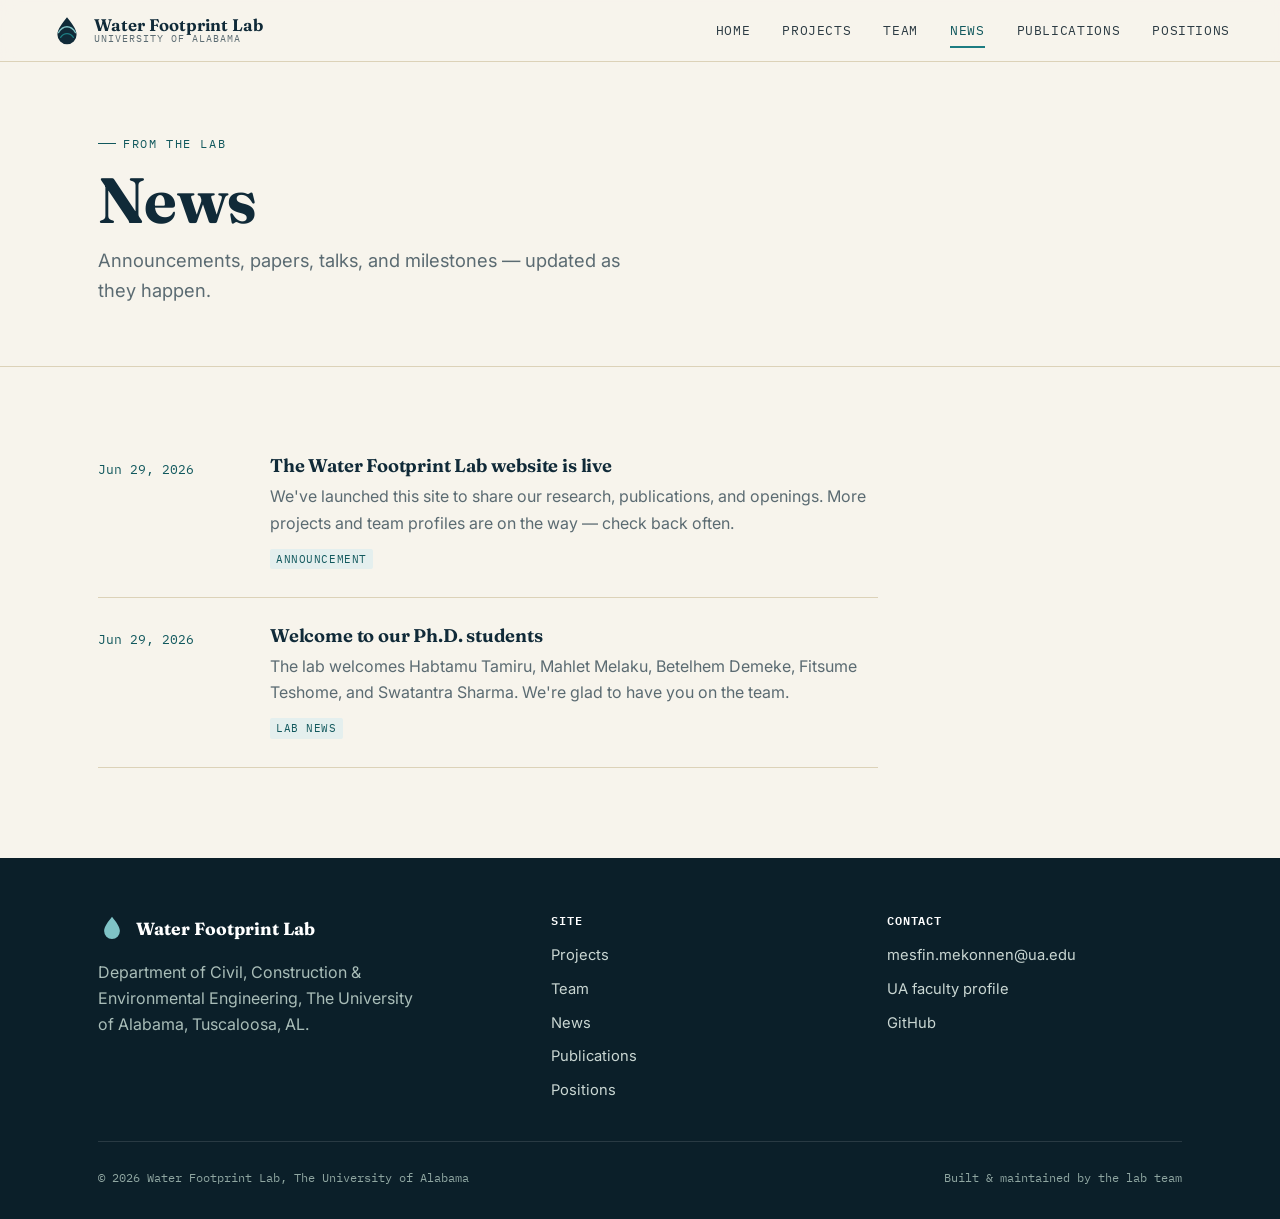
==== news.html @ 88c43855 "Initial site: home, projects, team, news, publications, positions" ====
<!doctype html>
<html lang="en">
<head>
<meta charset="UTF-8">
<meta name="viewport" content="width=device-width, initial-scale=1.0">
<title>News — Water Footprint Lab</title>
<meta name="description" content="Announcements, publications, and milestones from the Water Footprint Lab at the University of Alabama.">
<link rel="icon" href="assets/img/favicon.svg" type="image/svg+xml">
<link rel="preconnect" href="https://fonts.googleapis.com">
<link rel="preconnect" href="https://fonts.gstatic.com" crossorigin>
<link href="https://fonts.googleapis.com/css2?family=Fraunces:opsz,wght@9..144,400..700&family=Inter:wght@400;500;600&family=IBM+Plex+Mono:wght@400;500&display=swap" rel="stylesheet">
<link rel="stylesheet" href="css/style.css">
</head>
<body>

<header class="site-header">
  <div class="wrap nav">
    <a class="brand" href="index.html">
      <span class="brand-mark" aria-hidden="true">
        <svg viewBox="0 0 64 64" xmlns="http://www.w3.org/2000/svg">
          <path d="M32 6c9 12 18 22 18 33a18 18 0 1 1-36 0c0-11 9-21 18-33Z" fill="#102A38"/>
          <path d="M16 35c4-7 9-11 16-11s12 4 16 11" fill="none" stroke="#7FC3C6" stroke-width="2.4" stroke-linecap="round"/>
          <path d="M20 44c3-4.5 7-7 12-7s9 2.5 12 7" fill="none" stroke="#1C7C82" stroke-width="2.4" stroke-linecap="round"/>
        </svg>
      </span>
      <span class="brand-text"><strong>Water Footprint Lab</strong><span>University of Alabama</span></span>
    </a>
    <button class="nav-toggle" aria-label="Toggle navigation">
      <svg viewBox="0 0 24 24" fill="none" stroke="currentColor" stroke-width="1.8"><path d="M4 7h16M4 12h16M4 17h16"/></svg>
    </button>
    <nav class="nav-links">
      <a href="index.html">Home</a>
      <a href="projects.html">Projects</a>
      <a href="team.html">Team</a>
      <a href="news.html">News</a>
      <a href="publications.html">Publications</a>
      <a href="positions.html">Positions</a>
    </nav>
  </div>
</header>

<main>
  <section class="page-hero">
    <div class="wrap">
      <span class="eyebrow">From the lab</span>
      <h1>News</h1>
      <p class="lede">Announcements, papers, talks, and milestones — updated as they happen.</p>
    </div>
  </section>

  <section class="section">
    <div class="wrap">
      <div class="news-list" id="news-list" style="max-width:780px;">
        <p class="state-msg">Loading news…</p>
      </div>
    </div>
  </section>
</main>

<footer class="site-footer">
  <div class="wrap">
    <div class="footer-grid">
      <div>
        <div class="footer-brand">
          <svg width="28" height="28" viewBox="0 0 64 64" xmlns="http://www.w3.org/2000/svg">
            <path d="M32 6c9 12 18 22 18 33a18 18 0 1 1-36 0c0-11 9-21 18-33Z" fill="#7FC3C6"/>
          </svg>
          <strong>Water Footprint Lab</strong>
        </div>
        <p style="max-width:32ch; color:#A9BDB8;">Department of Civil, Construction & Environmental Engineering, The University of Alabama, Tuscaloosa, AL.</p>
      </div>
      <div>
        <h4>Site</h4>
        <div class="footer-list">
          <a href="projects.html">Projects</a>
          <a href="team.html">Team</a>
          <a href="news.html">News</a>
          <a href="publications.html">Publications</a>
          <a href="positions.html">Positions</a>
        </div>
      </div>
      <div>
        <h4>Contact</h4>
        <div class="footer-list">
          <a href="mailto:mesfin.mekonnen@ua.edu">mesfin.mekonnen@ua.edu</a>
          <a href="https://eng.ua.edu/eng-directory/dr-mesfin-mekonnen/" target="_blank" rel="noopener">UA faculty profile</a>
          <a href="https://github.com/WaterFootPrint-lab" target="_blank" rel="noopener">GitHub</a>
        </div>
      </div>
    </div>
    <div class="footer-bottom">
      <span>© <span id="year"></span> Water Footprint Lab, The University of Alabama</span>
      <span>Built &amp; maintained by the lab team</span>
    </div>
  </div>
</footer>

<script src="js/main.js"></script>
<script>
  document.getElementById('year').textContent = new Date().getFullYear();
  renderNewsFull();
</script>
</body>
</html>
---- css/style.css ----
/* =========================================================================
   Water Footprint Lab — stylesheet
   Design tokens
   ========================================================================= */
:root{
  /* color */
  --ink:        #102A38;   /* deep blue-slate — nav, headings */
  --ink-700:    #0B1F29;   /* darker ink for hover/footer */
  --teal:       #1C7C82;   /* primary accent — water */
  --teal-700:   #11585D;   /* hover/active teal */
  --teal-100:   #E4EFEE;   /* faint teal tint for chips/badges */
  --paper:      #F7F4EC;   /* warm page background */
  --paper-alt:  #EFE9D8;   /* alternating section background */
  --card:       #FFFFFF;   /* card surfaces */
  --slate:      #2C3B43;   /* body text */
  --slate-soft: #5B6B72;   /* secondary text */
  --gold:       #A8762A;   /* sparing accent — positions / open status */
  --gold-100:   #F3E7D2;
  --line:       #DCD2B8;   /* hairline borders */
  --line-soft:  #E7E0CC;

  /* type */
  --font-display: "Fraunces", "Iowan Old Style", Georgia, serif;
  --font-body: "Inter", -apple-system, BlinkMacSystemFont, "Segoe UI", sans-serif;
  --font-mono: "IBM Plex Mono", "SFMono-Regular", Menlo, monospace;

  /* layout */
  --maxw: 1180px;
  --pad: clamp(1.25rem, 4vw, 3rem);
  --radius: 4px;
}

/* =========================================================================
   Reset
   ========================================================================= */
*,*::before,*::after{ box-sizing:border-box; }
html{ scroll-behavior:smooth; }
@media (prefers-reduced-motion: reduce){
  html{ scroll-behavior:auto; }
  *,*::before,*::after{ animation-duration:0.001ms !important; animation-iteration-count:1 !important; transition-duration:0.001ms !important; scroll-behavior:auto !important; }
}
body{ margin:0; }
img{ max-width:100%; display:block; }
ul,ol{ margin:0; padding:0; }
a{ color:inherit; text-decoration:none; }
button{ font:inherit; }

/* =========================================================================
   Base
   ========================================================================= */
body{
  background:var(--paper);
  color:var(--slate);
  font-family:var(--font-body);
  font-size:16px;
  line-height:1.65;
  -webkit-font-smoothing:antialiased;
}

h1,h2,h3,h4{
  font-family:var(--font-display);
  color:var(--ink);
  line-height:1.12;
  margin:0;
  font-weight:600;
  letter-spacing:-0.01em;
}
h1{ font-size:clamp(2.4rem, 5vw, 4rem); font-weight:680; }
h2{ font-size:clamp(1.7rem, 3vw, 2.4rem); }
h3{ font-size:1.3rem; font-weight:650; }
p{ margin:0 0 1em; max-width:62ch; }
.lede{ font-size:1.15rem; color:var(--slate-soft); max-width:46ch; }

.eyebrow{
  font-family:var(--font-mono);
  font-size:0.72rem;
  letter-spacing:0.14em;
  text-transform:uppercase;
  color:var(--teal-700);
  display:flex;
  align-items:center;
  gap:0.6em;
  margin-bottom:0.9em;
}
.eyebrow::before{
  content:"";
  width:18px; height:1px;
  background:var(--teal-700);
  display:inline-block;
}

.mono{ font-family:var(--font-mono); }

a.inline-link{
  color:var(--teal-700);
  border-bottom:1px solid var(--teal);
  padding-bottom:1px;
  transition:color .15s ease, border-color .15s ease;
}
a.inline-link:hover{ color:var(--ink); border-color:var(--ink); }

/* =========================================================================
   Layout helpers
   ========================================================================= */
.wrap{ max-width:var(--maxw); margin:0 auto; padding-left:var(--pad); padding-right:var(--pad); }
.section{ padding:clamp(3.5rem,7vw,6rem) 0; position:relative; }
.section--alt{ background:var(--paper-alt); }
.section--ink{ background:var(--ink); color:#EFEAD9; }
.section--ink h2, .section--ink h3{ color:#FAF7EC; }
.section--ink .eyebrow{ color:#7FC3C6; }
.section--ink .eyebrow::before{ background:#7FC3C6; }
.section-head{ margin-bottom:2.6rem; max-width:680px; }
.section-head--split{
  display:flex; justify-content:space-between; align-items:flex-end; gap:2rem; flex-wrap:wrap;
}

.grid{ display:grid; gap:1.75rem; }
.grid-3{ grid-template-columns:repeat(3,1fr); }
.grid-2{ grid-template-columns:repeat(2,1fr); }
@media (max-width:900px){ .grid-3{ grid-template-columns:1fr 1fr; } }
@media (max-width:640px){ .grid-3, .grid-2{ grid-template-columns:1fr; } }

.divider{ height:1px; background:var(--line); border:0; margin:0; }

/* =========================================================================
   Buttons
   ========================================================================= */
.btn{
  display:inline-flex; align-items:center; gap:.55em;
  font-family:var(--font-mono);
  font-size:0.82rem;
  letter-spacing:.04em;
  text-transform:uppercase;
  padding:0.85em 1.4em;
  border-radius:var(--radius);
  border:1px solid var(--ink);
  background:var(--ink);
  color:var(--paper);
  cursor:pointer;
  transition:background .15s ease, color .15s ease, border-color .15s ease, transform .15s ease;
}
.btn:hover{ background:var(--teal-700); border-color:var(--teal-700); transform:translateY(-1px); }
.btn--ghost{ background:transparent; color:var(--ink); }
.btn--ghost:hover{ background:var(--ink); color:var(--paper); }
.btn--gold{ background:var(--gold); border-color:var(--gold); color:#fff; }
.btn--gold:hover{ background:#8F611F; border-color:#8F611F; }
.btn--on-dark{ border-color:#7FC3C6; color:#0B1F29; background:#7FC3C6; }
.btn--on-dark:hover{ background:#fff; border-color:#fff; }
.btn-row{ display:flex; gap:1rem; flex-wrap:wrap; margin-top:1.8rem; }
.btn svg{ width:14px; height:14px; }

/* =========================================================================
   Nav
   ========================================================================= */
.site-header{
  position:sticky; top:0; z-index:50;
  background:rgba(247,244,236,0.92);
  backdrop-filter:saturate(140%) blur(8px);
  border-bottom:1px solid var(--line);
}
.nav{
  display:flex; align-items:center; justify-content:space-between;
  padding:0.85rem 0;
}
.brand{ display:flex; align-items:center; gap:.65rem; }
.brand-mark{ width:34px; height:34px; flex-shrink:0; }
.brand-text{ display:flex; flex-direction:column; line-height:1.05; }
.brand-text strong{ font-family:var(--font-display); font-size:1.05rem; color:var(--ink); font-weight:650; }
.brand-text span{ font-family:var(--font-mono); font-size:0.62rem; letter-spacing:.1em; text-transform:uppercase; color:var(--slate-soft); }

.nav-links{ display:flex; gap:2rem; align-items:center; }
.nav-links a{
  font-family:var(--font-mono); font-size:0.8rem; letter-spacing:.05em; text-transform:uppercase;
  color:var(--slate); position:relative; padding:0.3rem 0;
}
.nav-links a::after{
  content:""; position:absolute; left:0; right:100%; bottom:-2px; height:2px; background:var(--teal);
  transition:right .18s ease;
}
.nav-links a:hover::after, .nav-links a.active::after{ right:0; }
.nav-links a.active{ color:var(--teal-700); }

.nav-toggle{ display:none; background:none; border:0; cursor:pointer; padding:.4rem; }
.nav-toggle svg{ width:22px; height:22px; }

@media (max-width:840px){
  .nav-toggle{ display:block; }
  .nav-links{
    position:absolute; top:100%; left:0; right:0;
    background:var(--paper); border-bottom:1px solid var(--line);
    flex-direction:column; align-items:flex-start; gap:0;
    padding:.5rem var(--pad) 1.2rem;
    display:none;
  }
  .nav-links.open{ display:flex; }
  .nav-links a{ padding:.7rem 0; width:100%; }
}

/* =========================================================================
   Hero
   ========================================================================= */
.hero{
  padding:clamp(3rem,8vw,6.5rem) 0 clamp(2.5rem,6vw,4rem);
  overflow:hidden;
}
.hero-grid{
  display:grid; grid-template-columns:1.1fr 0.9fr; gap:3rem; align-items:center;
}
@media (max-width:880px){ .hero-grid{ grid-template-columns:1fr; } .hero-art{ order:-1; max-width:340px; margin:0 auto 1rem;} }

.hero h1{ margin:0 0 1.1rem; }
.hero h1 em{ font-style:italic; color:var(--teal-700); }
.hero-art svg{ width:100%; height:auto; }

.hero-meta{
  display:flex; gap:2.2rem; margin-top:2.4rem; flex-wrap:wrap;
  border-top:1px solid var(--line); padding-top:1.4rem;
}
.hero-meta div{ display:flex; flex-direction:column; gap:.2rem; }
.hero-meta .num{ font-family:var(--font-mono); font-size:1.5rem; color:var(--ink); }
.hero-meta .lbl{ font-family:var(--font-mono); font-size:.68rem; text-transform:uppercase; letter-spacing:.08em; color:var(--slate-soft); }

/* =========================================================================
   Research questions (a true sequence — numbered intentionally)
   ========================================================================= */
.questions{ display:grid; grid-template-columns:repeat(3,1fr); gap:0; border-top:1px solid var(--line); border-bottom:1px solid var(--line); }
.question{
  padding:2.2rem 2rem; border-right:1px solid var(--line);
}
.question:last-child{ border-right:0; }
.question .qnum{ font-family:var(--font-mono); color:var(--teal); font-size:0.85rem; margin-bottom:.9rem; display:block; }
.question p{ color:var(--slate-soft); font-size:0.97rem; }
@media (max-width:780px){
  .questions{ grid-template-columns:1fr; }
  .question{ border-right:0; border-bottom:1px solid var(--line); }
  .question:last-child{ border-bottom:0; }
}

/* =========================================================================
   PI / About section
   ========================================================================= */
.pi-grid{ display:grid; grid-template-columns:240px 1fr; gap:3rem; align-items:start; }
.pi-photo{
  width:100%; aspect-ratio:1; border-radius:var(--radius);
  background:var(--paper-alt); overflow:hidden; border:1px solid var(--line);
}
.pi-photo img{ width:100%; height:100%; object-fit:cover; }
.pi-cred{ list-style:none; margin-top:1.4rem; padding-top:1.2rem; border-top:1px solid var(--line); font-family:var(--font-mono); font-size:.78rem; color:var(--slate-soft); }
.pi-cred li{ margin-bottom:.5rem; }
@media (max-width:760px){ .pi-grid{ grid-template-columns:1fr; } .pi-photo{ max-width:220px; } }

/* =========================================================================
   Cards: projects / news / publications / team / positions
   ========================================================================= */
.card{
  background:var(--card); border:1px solid var(--line); border-radius:var(--radius);
  padding:1.8rem; height:100%; display:flex; flex-direction:column;
  transition:border-color .18s ease, transform .18s ease, box-shadow .18s ease;
}
.card:hover{ border-color:var(--teal); transform:translateY(-3px); box-shadow:0 14px 28px -18px rgba(16,42,56,.35); }
.card-icon{ width:38px; height:38px; margin-bottom:1.1rem; color:var(--teal-700); }
.card h3{ margin-bottom:.5rem; }
.card .tag-row{ display:flex; gap:.5rem; flex-wrap:wrap; margin-top:auto; padding-top:1rem; }
.tag{
  font-family:var(--font-mono); font-size:.66rem; text-transform:uppercase; letter-spacing:.05em;
  background:var(--teal-100); color:var(--teal-700); padding:.3em .6em; border-radius:2px;
}
.card-link{ margin-top:1rem; font-family:var(--font-mono); font-size:.78rem; color:var(--teal-700); }

/* News list */
.news-list{ display:flex; flex-direction:column; }
.news-item{
  display:grid; grid-template-columns:140px 1fr; gap:2rem;
  padding:1.7rem 0; border-bottom:1px solid var(--line);
}
.news-item:first-child{ padding-top:0; }
.news-date{ font-family:var(--font-mono); font-size:.8rem; color:var(--teal-700); padding-top:.2rem; }
.news-item h3{ font-size:1.15rem; margin-bottom:.4rem; }
.news-item p{ color:var(--slate-soft); margin-bottom:.5rem; }
@media (max-width:600px){ .news-item{ grid-template-columns:1fr; gap:.5rem; } }

/* Publications */
.pub-list{ display:flex; flex-direction:column; }
.pub-item{
  display:grid; grid-template-columns:64px 1fr; gap:1.6rem;
  padding:1.5rem 0; border-bottom:1px solid var(--line);
}
.pub-item:first-child{ padding-top:0; }
.pub-year{ font-family:var(--font-mono); color:var(--ink); font-size:1.05rem; padding-top:.15rem; }
.pub-title{ font-weight:600; color:var(--ink); display:block; margin-bottom:.3rem; }
.pub-meta{ color:var(--slate-soft); font-size:.92rem; }
.pub-meta em{ font-style:italic; }
.pub-links{ margin-top:.5rem; display:flex; gap:1rem; }
.pub-links a{ font-family:var(--font-mono); font-size:.74rem; color:var(--teal-700); border-bottom:1px solid var(--teal); }
@media (max-width:600px){ .pub-item{ grid-template-columns:1fr; gap:.3rem; } }

/* Filters */
.filter-row{ display:flex; gap:.6rem; flex-wrap:wrap; margin-bottom:2.2rem; }
.filter-btn{
  font-family:var(--font-mono); font-size:.72rem; text-transform:uppercase; letter-spacing:.05em;
  padding:.5em 1em; border:1px solid var(--line); background:transparent; border-radius:20px;
  cursor:pointer; color:var(--slate-soft); transition:all .15s ease;
}
.filter-btn:hover{ border-color:var(--teal); color:var(--teal-700); }
.filter-btn.active{ background:var(--ink); border-color:var(--ink); color:var(--paper); }

/* Team */
.team-grid{ display:grid; grid-template-columns:repeat(3,1fr); gap:2rem; }
@media (max-width:880px){ .team-grid{ grid-template-columns:repeat(2,1fr); } }
@media (max-width:560px){ .team-grid{ grid-template-columns:1fr; } }
.team-card{ text-align:left; }
.avatar{ width:84px; height:84px; border-radius:50%; margin-bottom:1.1rem; border:1px solid var(--line); }
.team-card .role{ font-family:var(--font-mono); font-size:.72rem; text-transform:uppercase; color:var(--teal-700); letter-spacing:.04em; margin-bottom:.5rem; display:block; }
.team-card .focus{ color:var(--slate-soft); font-size:.92rem; margin-bottom:.8rem; }
.team-card .links{ display:flex; gap:.9rem; }
.team-card .links a{ color:var(--slate-soft); }
.team-card .links a:hover{ color:var(--teal-700); }
.team-card .links svg{ width:16px; height:16px; }
.team-preview-strip{ display:flex; gap:2.4rem; flex-wrap:wrap; align-items:flex-start; }
.team-preview-strip .mini{ width:100px; text-align:center; }
.team-preview-strip .avatar{ width:64px; height:64px; margin:0 auto .7rem; }
.team-preview-strip .name{ font-size:.84rem; font-weight:600; color:var(--ink); }
.team-preview-strip .role{ display:block; font-size:.66rem; }

/* Positions */
.position-card{
  border:1px solid var(--line); border-radius:var(--radius); padding:2rem;
  background:var(--card); margin-bottom:1.4rem;
}
.position-head{ display:flex; justify-content:space-between; align-items:flex-start; gap:1rem; flex-wrap:wrap; }
.status{
  font-family:var(--font-mono); font-size:.68rem; text-transform:uppercase; letter-spacing:.06em;
  padding:.35em .75em; border-radius:20px; white-space:nowrap;
}
.status.open{ background:var(--gold-100); color:#7A5418; }
.status.closed{ background:#E7E2D2; color:var(--slate-soft); }
.position-meta{ display:flex; gap:1.4rem; margin:.8rem 0 1rem; font-family:var(--font-mono); font-size:.78rem; color:var(--slate-soft); flex-wrap:wrap; }

/* Join band */
.join-band{
  background:var(--ink); color:#EFEAD9; border-radius:var(--radius);
  padding:clamp(2.2rem,5vw,3.4rem); display:flex; justify-content:space-between; align-items:center; gap:2rem; flex-wrap:wrap;
}
.join-band h2{ color:#FAF7EC; margin-bottom:.4rem; }
.join-band p{ color:#BFD4D2; margin-bottom:0; }

/* =========================================================================
   Footer
   ========================================================================= */
.site-footer{ background:var(--ink-700); color:#C9D6D2; padding:3.5rem 0 2rem; }
.footer-grid{ display:grid; grid-template-columns:1.4fr 1fr 1fr; gap:2.5rem; padding-bottom:2.4rem; }
@media (max-width:760px){ .footer-grid{ grid-template-columns:1fr; gap:2rem; } }
.site-footer h4{ color:#fff; font-family:var(--font-mono); font-size:.74rem; letter-spacing:.08em; text-transform:uppercase; margin-bottom:1rem; }
.site-footer a{ color:#C9D6D2; }
.site-footer a:hover{ color:#fff; }
.footer-list{ display:flex; flex-direction:column; gap:.6rem; font-size:.92rem; }
.footer-brand{ display:flex; align-items:center; gap:.6rem; margin-bottom:1rem; }
.footer-brand strong{ color:#fff; font-family:var(--font-display); font-size:1.1rem; }
.footer-bottom{
  border-top:1px solid rgba(255,255,255,.12); padding-top:1.6rem;
  display:flex; justify-content:space-between; flex-wrap:wrap; gap:.6rem;
  font-family:var(--font-mono); font-size:.74rem; color:#8FA6A1;
}

/* =========================================================================
   Page header (non-home pages)
   ========================================================================= */
.page-hero{ padding:clamp(2.6rem,6vw,4.5rem) 0 2.6rem; border-bottom:1px solid var(--line); }
.page-hero .lede{ margin-top:.6rem; }

/* =========================================================================
   Reveal-on-scroll
   ========================================================================= */
.reveal{ opacity:0; transform:translateY(14px); transition:opacity .6s ease, transform .6s ease; }
.reveal.in{ opacity:1; transform:translateY(0); }

/* Empty / loading state */
.state-msg{ font-family:var(--font-mono); font-size:.85rem; color:var(--slate-soft); padding:1.5rem 0; }
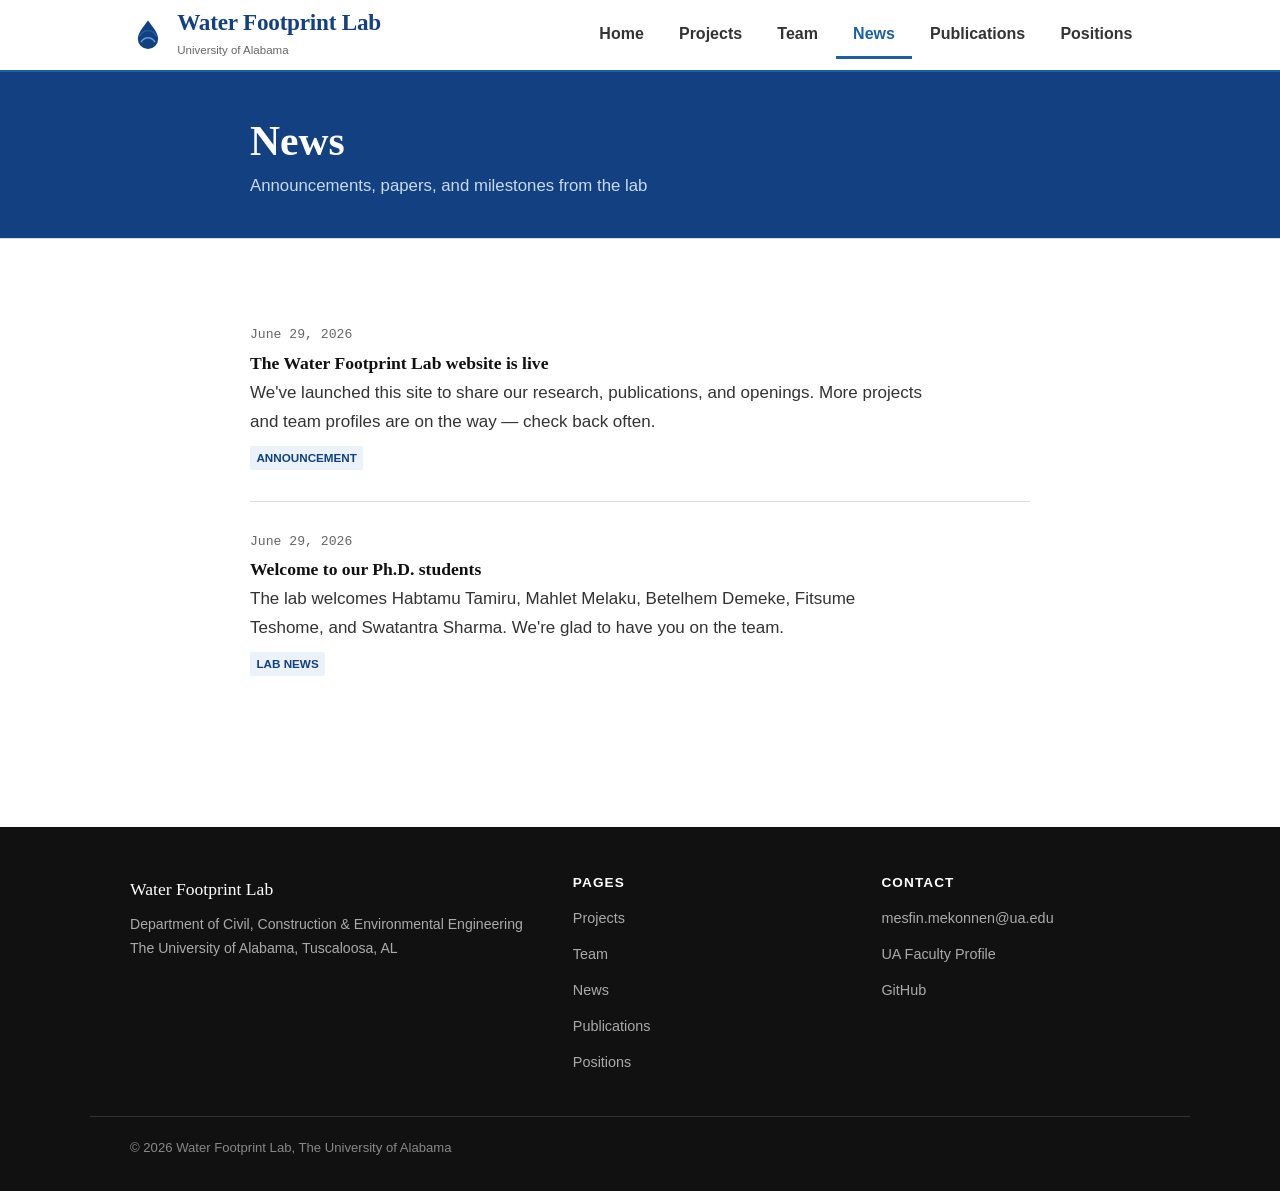
==== commit 87e418de: "Redesign: white theme, clean layout" ====
--- a/news.html
+++ b/news.html
@@ -4,53 +4,49 @@
 <meta charset="UTF-8">
 <meta name="viewport" content="width=device-width, initial-scale=1.0">
 <title>News — Water Footprint Lab</title>
-<meta name="description" content="Announcements, publications, and milestones from the Water Footprint Lab at the University of Alabama.">
 <link rel="icon" href="assets/img/favicon.svg" type="image/svg+xml">
-<link rel="preconnect" href="https://fonts.googleapis.com">
-<link rel="preconnect" href="https://fonts.gstatic.com" crossorigin>
-<link href="https://fonts.googleapis.com/css2?family=Fraunces:opsz,wght@9..144,400..700&family=Inter:wght@400;500;600&family=IBM+Plex+Mono:wght@400;500&display=swap" rel="stylesheet">
 <link rel="stylesheet" href="css/style.css">
 </head>
 <body>
 
 <header class="site-header">
-  <div class="wrap nav">
+  <div class="nav">
     <a class="brand" href="index.html">
-      <span class="brand-mark" aria-hidden="true">
-        <svg viewBox="0 0 64 64" xmlns="http://www.w3.org/2000/svg">
-          <path d="M32 6c9 12 18 22 18 33a18 18 0 1 1-36 0c0-11 9-21 18-33Z" fill="#102A38"/>
-          <path d="M16 35c4-7 9-11 16-11s12 4 16 11" fill="none" stroke="#7FC3C6" stroke-width="2.4" stroke-linecap="round"/>
-          <path d="M20 44c3-4.5 7-7 12-7s9 2.5 12 7" fill="none" stroke="#1C7C82" stroke-width="2.4" stroke-linecap="round"/>
-        </svg>
+      <svg class="brand-mark" viewBox="0 0 64 64" xmlns="http://www.w3.org/2000/svg">
+        <path d="M32 6c9 12 18 22 18 33a18 18 0 1 1-36 0c0-11 9-21 18-33Z" fill="#124080"/>
+        <path d="M16 35c4-7 9-11 16-11s12 4 16 11" fill="none" stroke="#1A5FA8" stroke-width="2.5" stroke-linecap="round"/>
+        <path d="M20 44c3-4.5 7-7 12-7s9 2.5 12 7" fill="none" stroke="#5B9FD4" stroke-width="2.5" stroke-linecap="round"/>
+      </svg>
+      <span>
+        <span class="brand-name">Water Footprint Lab</span>
+        <span class="brand-sub">University of Alabama</span>
       </span>
-      <span class="brand-text"><strong>Water Footprint Lab</strong><span>University of Alabama</span></span>
     </a>
     <button class="nav-toggle" aria-label="Toggle navigation">
-      <svg viewBox="0 0 24 24" fill="none" stroke="currentColor" stroke-width="1.8"><path d="M4 7h16M4 12h16M4 17h16"/></svg>
+      <svg viewBox="0 0 24 24" fill="none" stroke="currentColor" stroke-width="2"><path d="M4 7h16M4 12h16M4 17h16"/></svg>
     </button>
-    <nav class="nav-links">
-      <a href="index.html">Home</a>
-      <a href="projects.html">Projects</a>
-      <a href="team.html">Team</a>
-      <a href="news.html">News</a>
-      <a href="publications.html">Publications</a>
-      <a href="positions.html">Positions</a>
-    </nav>
+    <ul class="nav-links">
+      <li><a href="index.html">Home</a></li>
+      <li><a href="projects.html">Projects</a></li>
+      <li><a href="team.html">Team</a></li>
+      <li><a href="news.html">News</a></li>
+      <li><a href="publications.html">Publications</a></li>
+      <li><a href="positions.html">Positions</a></li>
+    </ul>
   </div>
 </header>
 
 <main>
   <section class="page-hero">
     <div class="wrap">
-      <span class="eyebrow">From the lab</span>
       <h1>News</h1>
-      <p class="lede">Announcements, papers, talks, and milestones — updated as they happen.</p>
+      <p>Announcements, papers, and milestones from the lab</p>
     </div>
   </section>
 
   <section class="section">
     <div class="wrap">
-      <div class="news-list" id="news-list" style="max-width:780px;">
+      <div class="news-list" id="news-list">
         <p class="state-msg">Loading news…</p>
       </div>
     </div>
@@ -58,47 +54,37 @@
 </main>
 
 <footer class="site-footer">
-  <div class="wrap">
-    <div class="footer-grid">
-      <div>
-        <div class="footer-brand">
-          <svg width="28" height="28" viewBox="0 0 64 64" xmlns="http://www.w3.org/2000/svg">
-            <path d="M32 6c9 12 18 22 18 33a18 18 0 1 1-36 0c0-11 9-21 18-33Z" fill="#7FC3C6"/>
-          </svg>
-          <strong>Water Footprint Lab</strong>
-        </div>
-        <p style="max-width:32ch; color:#A9BDB8;">Department of Civil, Construction & Environmental Engineering, The University of Alabama, Tuscaloosa, AL.</p>
-      </div>
-      <div>
-        <h4>Site</h4>
-        <div class="footer-list">
-          <a href="projects.html">Projects</a>
-          <a href="team.html">Team</a>
-          <a href="news.html">News</a>
-          <a href="publications.html">Publications</a>
-          <a href="positions.html">Positions</a>
-        </div>
-      </div>
-      <div>
-        <h4>Contact</h4>
-        <div class="footer-list">
-          <a href="mailto:mesfin.mekonnen@ua.edu">mesfin.mekonnen@ua.edu</a>
-          <a href="https://eng.ua.edu/eng-directory/dr-mesfin-mekonnen/" target="_blank" rel="noopener">UA faculty profile</a>
-          <a href="https://github.com/WaterFootPrint-lab" target="_blank" rel="noopener">GitHub</a>
-        </div>
-      </div>
+  <div class="footer-inner">
+    <div>
+      <span class="footer-name">Water Footprint Lab</span>
+      <p>Department of Civil, Construction & Environmental Engineering<br>The University of Alabama, Tuscaloosa, AL</p>
     </div>
-    <div class="footer-bottom">
-      <span>© <span id="year"></span> Water Footprint Lab, The University of Alabama</span>
-      <span>Built &amp; maintained by the lab team</span>
+    <div>
+      <h4>Pages</h4>
+      <ul class="footer-links">
+        <li><a href="projects.html">Projects</a></li>
+        <li><a href="team.html">Team</a></li>
+        <li><a href="news.html">News</a></li>
+        <li><a href="publications.html">Publications</a></li>
+        <li><a href="positions.html">Positions</a></li>
+      </ul>
+    </div>
+    <div>
+      <h4>Contact</h4>
+      <ul class="footer-links">
+        <li><a href="mailto:mesfin.mekonnen@ua.edu">mesfin.mekonnen@ua.edu</a></li>
+        <li><a href="https://eng.ua.edu/eng-directory/dr-mesfin-mekonnen/" target="_blank" rel="noopener">UA Faculty Profile</a></li>
+        <li><a href="https://github.com/WaterFootPrint-lab" target="_blank" rel="noopener">GitHub</a></li>
+      </ul>
     </div>
   </div>
+  <div class="footer-bottom">© <span id="yr"></span> Water Footprint Lab, The University of Alabama</div>
 </footer>
 
 <script src="js/main.js"></script>
 <script>
-  document.getElementById('year').textContent = new Date().getFullYear();
-  renderNewsFull();
+  document.getElementById('yr').textContent = new Date().getFullYear();
+  renderNews('#news-list');
 </script>
 </body>
 </html>
--- a/css/style.css
+++ b/css/style.css
@@ -1,378 +1,515 @@
 /* =========================================================================
-   Water Footprint Lab — stylesheet
-   Design tokens
-   ========================================================================= */
-:root{
-  /* color */
-  --ink:        #102A38;   /* deep blue-slate — nav, headings */
-  --ink-700:    #0B1F29;   /* darker ink for hover/footer */
-  --teal:       #1C7C82;   /* primary accent — water */
-  --teal-700:   #11585D;   /* hover/active teal */
-  --teal-100:   #E4EFEE;   /* faint teal tint for chips/badges */
-  --paper:      #F7F4EC;   /* warm page background */
-  --paper-alt:  #EFE9D8;   /* alternating section background */
-  --card:       #FFFFFF;   /* card surfaces */
-  --slate:      #2C3B43;   /* body text */
-  --slate-soft: #5B6B72;   /* secondary text */
-  --gold:       #A8762A;   /* sparing accent — positions / open status */
-  --gold-100:   #F3E7D2;
-  --line:       #DCD2B8;   /* hairline borders */
-  --line-soft:  #E7E0CC;
-
-  /* type */
-  --font-display: "Fraunces", "Iowan Old Style", Georgia, serif;
-  --font-body: "Inter", -apple-system, BlinkMacSystemFont, "Segoe UI", sans-serif;
-  --font-mono: "IBM Plex Mono", "SFMono-Regular", Menlo, monospace;
-
-  /* layout */
-  --maxw: 1180px;
-  --pad: clamp(1.25rem, 4vw, 3rem);
-  --radius: 4px;
-}
-
-/* =========================================================================
-   Reset
-   ========================================================================= */
-*,*::before,*::after{ box-sizing:border-box; }
-html{ scroll-behavior:smooth; }
-@media (prefers-reduced-motion: reduce){
-  html{ scroll-behavior:auto; }
-  *,*::before,*::after{ animation-duration:0.001ms !important; animation-iteration-count:1 !important; transition-duration:0.001ms !important; scroll-behavior:auto !important; }
-}
-body{ margin:0; }
-img{ max-width:100%; display:block; }
-ul,ol{ margin:0; padding:0; }
-a{ color:inherit; text-decoration:none; }
-button{ font:inherit; }
-
-/* =========================================================================
-   Base
-   ========================================================================= */
-body{
-  background:var(--paper);
-  color:var(--slate);
-  font-family:var(--font-body);
-  font-size:16px;
-  line-height:1.65;
-  -webkit-font-smoothing:antialiased;
-}
-
-h1,h2,h3,h4{
-  font-family:var(--font-display);
-  color:var(--ink);
-  line-height:1.12;
-  margin:0;
-  font-weight:600;
-  letter-spacing:-0.01em;
-}
-h1{ font-size:clamp(2.4rem, 5vw, 4rem); font-weight:680; }
-h2{ font-size:clamp(1.7rem, 3vw, 2.4rem); }
-h3{ font-size:1.3rem; font-weight:650; }
-p{ margin:0 0 1em; max-width:62ch; }
-.lede{ font-size:1.15rem; color:var(--slate-soft); max-width:46ch; }
-
-.eyebrow{
-  font-family:var(--font-mono);
-  font-size:0.72rem;
-  letter-spacing:0.14em;
-  text-transform:uppercase;
-  color:var(--teal-700);
-  display:flex;
-  align-items:center;
-  gap:0.6em;
-  margin-bottom:0.9em;
-}
-.eyebrow::before{
-  content:"";
-  width:18px; height:1px;
-  background:var(--teal-700);
-  display:inline-block;
-}
-
-.mono{ font-family:var(--font-mono); }
-
-a.inline-link{
-  color:var(--teal-700);
-  border-bottom:1px solid var(--teal);
-  padding-bottom:1px;
-  transition:color .15s ease, border-color .15s ease;
-}
-a.inline-link:hover{ color:var(--ink); border-color:var(--ink); }
-
-/* =========================================================================
-   Layout helpers
-   ========================================================================= */
-.wrap{ max-width:var(--maxw); margin:0 auto; padding-left:var(--pad); padding-right:var(--pad); }
-.section{ padding:clamp(3.5rem,7vw,6rem) 0; position:relative; }
-.section--alt{ background:var(--paper-alt); }
-.section--ink{ background:var(--ink); color:#EFEAD9; }
-.section--ink h2, .section--ink h3{ color:#FAF7EC; }
-.section--ink .eyebrow{ color:#7FC3C6; }
-.section--ink .eyebrow::before{ background:#7FC3C6; }
-.section-head{ margin-bottom:2.6rem; max-width:680px; }
-.section-head--split{
-  display:flex; justify-content:space-between; align-items:flex-end; gap:2rem; flex-wrap:wrap;
-}
-
-.grid{ display:grid; gap:1.75rem; }
-.grid-3{ grid-template-columns:repeat(3,1fr); }
-.grid-2{ grid-template-columns:repeat(2,1fr); }
-@media (max-width:900px){ .grid-3{ grid-template-columns:1fr 1fr; } }
-@media (max-width:640px){ .grid-3, .grid-2{ grid-template-columns:1fr; } }
-
-.divider{ height:1px; background:var(--line); border:0; margin:0; }
+   Water Footprint Lab — Clean Academic Theme
+   White background, black/blue text, single-column layout
+   ========================================================================= */
+
+:root {
+  --blue:       #1A5FA8;
+  --blue-dark:  #124080;
+  --blue-light: #EBF2FA;
+  --black:      #111111;
+  --gray-dark:  #333333;
+  --gray-mid:   #666666;
+  --gray-light: #F2F4F6;
+  --border:     #DDDDDD;
+  --white:      #FFFFFF;
+
+  --font-head: "Georgia", "Times New Roman", serif;
+  --font-body: "Arial", "Helvetica Neue", Helvetica, sans-serif;
+  --font-mono: "Courier New", Courier, monospace;
+
+  --maxw: 860px;
+  --pad:  clamp(1rem, 4vw, 2.5rem);
+}
+
+/* =========================================================================
+   Reset & Base
+   ========================================================================= */
+*, *::before, *::after { box-sizing: border-box; margin: 0; padding: 0; }
+html { scroll-behavior: smooth; }
+body {
+  background: var(--white);
+  color: var(--black);
+  font-family: var(--font-body);
+  font-size: 17px;
+  line-height: 1.7;
+  -webkit-font-smoothing: antialiased;
+}
+img { max-width: 100%; display: block; }
+ul, ol { padding-left: 1.4em; }
+a { color: var(--blue); }
+a:hover { color: var(--blue-dark); }
+
+h1, h2, h3, h4 {
+  font-family: var(--font-head);
+  color: var(--black);
+  line-height: 1.2;
+  font-weight: bold;
+}
+h1 { font-size: clamp(2rem, 4.5vw, 3rem); margin-bottom: 0.6em; }
+h2 { font-size: clamp(1.5rem, 3vw, 2rem); margin-bottom: 0.5em; }
+h3 { font-size: 1.2rem; margin-bottom: 0.4em; }
+p  { margin-bottom: 1em; max-width: 72ch; color: var(--gray-dark); }
+
+/* =========================================================================
+   Layout
+   ========================================================================= */
+.wrap {
+  max-width: var(--maxw);
+  margin: 0 auto;
+  padding-left: var(--pad);
+  padding-right: var(--pad);
+}
+
+.section {
+  padding: 3.5rem 0;
+  border-top: 1px solid var(--border);
+}
+.section:first-of-type { border-top: none; }
+
+.section--shaded { background: var(--gray-light); }
+
+/* =========================================================================
+   Navigation
+   ========================================================================= */
+.site-header {
+  background: var(--white);
+  border-bottom: 2px solid var(--blue);
+  position: sticky;
+  top: 0;
+  z-index: 100;
+}
+
+.nav {
+  max-width: 1100px;
+  margin: 0 auto;
+  padding: 0 var(--pad);
+  display: flex;
+  align-items: center;
+  justify-content: space-between;
+  min-height: 70px;
+}
+
+.brand {
+  display: flex;
+  align-items: center;
+  gap: 0.7rem;
+  text-decoration: none;
+}
+.brand-mark { width: 36px; height: 36px; flex-shrink: 0; }
+.brand-name {
+  font-family: var(--font-head);
+  font-size: 1.45rem;
+  font-weight: bold;
+  color: var(--blue-dark);
+  letter-spacing: -0.01em;
+  line-height: 1.1;
+}
+.brand-sub {
+  font-family: var(--font-body);
+  font-size: 0.72rem;
+  color: var(--gray-mid);
+  display: block;
+  margin-top: 1px;
+}
+
+.nav-links {
+  display: flex;
+  gap: 0;
+  list-style: none;
+  padding: 0;
+}
+.nav-links a {
+  display: block;
+  padding: 0.55rem 1.1rem;
+  font-family: var(--font-body);
+  font-size: 1rem;
+  font-weight: bold;
+  color: var(--gray-dark);
+  text-decoration: none;
+  border-bottom: 3px solid transparent;
+  transition: color 0.15s, border-color 0.15s;
+}
+.nav-links a:hover,
+.nav-links a.active {
+  color: var(--blue);
+  border-bottom-color: var(--blue);
+}
+
+.nav-toggle {
+  display: none;
+  background: none;
+  border: none;
+  cursor: pointer;
+  padding: 0.4rem;
+}
+.nav-toggle svg { width: 26px; height: 26px; }
+
+@media (max-width: 760px) {
+  .nav-toggle { display: block; }
+  .nav-links {
+    display: none;
+    position: absolute;
+    top: 100%;
+    left: 0; right: 0;
+    background: var(--white);
+    border-bottom: 2px solid var(--blue);
+    flex-direction: column;
+    padding: 0.5rem 0 1rem;
+  }
+  .nav-links.open { display: flex; }
+  .nav-links a { border-bottom: 1px solid var(--border); border-left: none; padding: 0.75rem var(--pad); }
+  .nav-links a:last-child { border-bottom: none; }
+}
+
+/* =========================================================================
+   Hero
+   ========================================================================= */
+.hero {
+  background: var(--blue-dark);
+  color: var(--white);
+  padding: 4rem 0 3.5rem;
+  text-align: center;
+}
+.hero h1 {
+  color: var(--white);
+  font-size: clamp(2rem, 5vw, 3.2rem);
+  margin-bottom: 0.8rem;
+}
+.hero p {
+  color: #C8DAEE;
+  font-size: 1.12rem;
+  max-width: 58ch;
+  margin: 0 auto 2rem;
+}
+.hero-btns {
+  display: flex;
+  gap: 1rem;
+  justify-content: center;
+  flex-wrap: wrap;
+}
 
 /* =========================================================================
    Buttons
    ========================================================================= */
-.btn{
-  display:inline-flex; align-items:center; gap:.55em;
-  font-family:var(--font-mono);
-  font-size:0.82rem;
-  letter-spacing:.04em;
-  text-transform:uppercase;
-  padding:0.85em 1.4em;
-  border-radius:var(--radius);
-  border:1px solid var(--ink);
-  background:var(--ink);
-  color:var(--paper);
-  cursor:pointer;
-  transition:background .15s ease, color .15s ease, border-color .15s ease, transform .15s ease;
-}
-.btn:hover{ background:var(--teal-700); border-color:var(--teal-700); transform:translateY(-1px); }
-.btn--ghost{ background:transparent; color:var(--ink); }
-.btn--ghost:hover{ background:var(--ink); color:var(--paper); }
-.btn--gold{ background:var(--gold); border-color:var(--gold); color:#fff; }
-.btn--gold:hover{ background:#8F611F; border-color:#8F611F; }
-.btn--on-dark{ border-color:#7FC3C6; color:#0B1F29; background:#7FC3C6; }
-.btn--on-dark:hover{ background:#fff; border-color:#fff; }
-.btn-row{ display:flex; gap:1rem; flex-wrap:wrap; margin-top:1.8rem; }
-.btn svg{ width:14px; height:14px; }
-
-/* =========================================================================
-   Nav
-   ========================================================================= */
-.site-header{
-  position:sticky; top:0; z-index:50;
-  background:rgba(247,244,236,0.92);
-  backdrop-filter:saturate(140%) blur(8px);
-  border-bottom:1px solid var(--line);
-}
-.nav{
-  display:flex; align-items:center; justify-content:space-between;
-  padding:0.85rem 0;
-}
-.brand{ display:flex; align-items:center; gap:.65rem; }
-.brand-mark{ width:34px; height:34px; flex-shrink:0; }
-.brand-text{ display:flex; flex-direction:column; line-height:1.05; }
-.brand-text strong{ font-family:var(--font-display); font-size:1.05rem; color:var(--ink); font-weight:650; }
-.brand-text span{ font-family:var(--font-mono); font-size:0.62rem; letter-spacing:.1em; text-transform:uppercase; color:var(--slate-soft); }
-
-.nav-links{ display:flex; gap:2rem; align-items:center; }
-.nav-links a{
-  font-family:var(--font-mono); font-size:0.8rem; letter-spacing:.05em; text-transform:uppercase;
-  color:var(--slate); position:relative; padding:0.3rem 0;
-}
-.nav-links a::after{
-  content:""; position:absolute; left:0; right:100%; bottom:-2px; height:2px; background:var(--teal);
-  transition:right .18s ease;
-}
-.nav-links a:hover::after, .nav-links a.active::after{ right:0; }
-.nav-links a.active{ color:var(--teal-700); }
-
-.nav-toggle{ display:none; background:none; border:0; cursor:pointer; padding:.4rem; }
-.nav-toggle svg{ width:22px; height:22px; }
-
-@media (max-width:840px){
-  .nav-toggle{ display:block; }
-  .nav-links{
-    position:absolute; top:100%; left:0; right:0;
-    background:var(--paper); border-bottom:1px solid var(--line);
-    flex-direction:column; align-items:flex-start; gap:0;
-    padding:.5rem var(--pad) 1.2rem;
-    display:none;
-  }
-  .nav-links.open{ display:flex; }
-  .nav-links a{ padding:.7rem 0; width:100%; }
-}
-
-/* =========================================================================
-   Hero
-   ========================================================================= */
-.hero{
-  padding:clamp(3rem,8vw,6.5rem) 0 clamp(2.5rem,6vw,4rem);
-  overflow:hidden;
-}
-.hero-grid{
-  display:grid; grid-template-columns:1.1fr 0.9fr; gap:3rem; align-items:center;
-}
-@media (max-width:880px){ .hero-grid{ grid-template-columns:1fr; } .hero-art{ order:-1; max-width:340px; margin:0 auto 1rem;} }
-
-.hero h1{ margin:0 0 1.1rem; }
-.hero h1 em{ font-style:italic; color:var(--teal-700); }
-.hero-art svg{ width:100%; height:auto; }
-
-.hero-meta{
-  display:flex; gap:2.2rem; margin-top:2.4rem; flex-wrap:wrap;
-  border-top:1px solid var(--line); padding-top:1.4rem;
-}
-.hero-meta div{ display:flex; flex-direction:column; gap:.2rem; }
-.hero-meta .num{ font-family:var(--font-mono); font-size:1.5rem; color:var(--ink); }
-.hero-meta .lbl{ font-family:var(--font-mono); font-size:.68rem; text-transform:uppercase; letter-spacing:.08em; color:var(--slate-soft); }
-
-/* =========================================================================
-   Research questions (a true sequence — numbered intentionally)
-   ========================================================================= */
-.questions{ display:grid; grid-template-columns:repeat(3,1fr); gap:0; border-top:1px solid var(--line); border-bottom:1px solid var(--line); }
-.question{
-  padding:2.2rem 2rem; border-right:1px solid var(--line);
-}
-.question:last-child{ border-right:0; }
-.question .qnum{ font-family:var(--font-mono); color:var(--teal); font-size:0.85rem; margin-bottom:.9rem; display:block; }
-.question p{ color:var(--slate-soft); font-size:0.97rem; }
-@media (max-width:780px){
-  .questions{ grid-template-columns:1fr; }
-  .question{ border-right:0; border-bottom:1px solid var(--line); }
-  .question:last-child{ border-bottom:0; }
-}
-
-/* =========================================================================
-   PI / About section
-   ========================================================================= */
-.pi-grid{ display:grid; grid-template-columns:240px 1fr; gap:3rem; align-items:start; }
-.pi-photo{
-  width:100%; aspect-ratio:1; border-radius:var(--radius);
-  background:var(--paper-alt); overflow:hidden; border:1px solid var(--line);
-}
-.pi-photo img{ width:100%; height:100%; object-fit:cover; }
-.pi-cred{ list-style:none; margin-top:1.4rem; padding-top:1.2rem; border-top:1px solid var(--line); font-family:var(--font-mono); font-size:.78rem; color:var(--slate-soft); }
-.pi-cred li{ margin-bottom:.5rem; }
-@media (max-width:760px){ .pi-grid{ grid-template-columns:1fr; } .pi-photo{ max-width:220px; } }
-
-/* =========================================================================
-   Cards: projects / news / publications / team / positions
-   ========================================================================= */
-.card{
-  background:var(--card); border:1px solid var(--line); border-radius:var(--radius);
-  padding:1.8rem; height:100%; display:flex; flex-direction:column;
-  transition:border-color .18s ease, transform .18s ease, box-shadow .18s ease;
-}
-.card:hover{ border-color:var(--teal); transform:translateY(-3px); box-shadow:0 14px 28px -18px rgba(16,42,56,.35); }
-.card-icon{ width:38px; height:38px; margin-bottom:1.1rem; color:var(--teal-700); }
-.card h3{ margin-bottom:.5rem; }
-.card .tag-row{ display:flex; gap:.5rem; flex-wrap:wrap; margin-top:auto; padding-top:1rem; }
-.tag{
-  font-family:var(--font-mono); font-size:.66rem; text-transform:uppercase; letter-spacing:.05em;
-  background:var(--teal-100); color:var(--teal-700); padding:.3em .6em; border-radius:2px;
-}
-.card-link{ margin-top:1rem; font-family:var(--font-mono); font-size:.78rem; color:var(--teal-700); }
-
-/* News list */
-.news-list{ display:flex; flex-direction:column; }
-.news-item{
-  display:grid; grid-template-columns:140px 1fr; gap:2rem;
-  padding:1.7rem 0; border-bottom:1px solid var(--line);
-}
-.news-item:first-child{ padding-top:0; }
-.news-date{ font-family:var(--font-mono); font-size:.8rem; color:var(--teal-700); padding-top:.2rem; }
-.news-item h3{ font-size:1.15rem; margin-bottom:.4rem; }
-.news-item p{ color:var(--slate-soft); margin-bottom:.5rem; }
-@media (max-width:600px){ .news-item{ grid-template-columns:1fr; gap:.5rem; } }
-
-/* Publications */
-.pub-list{ display:flex; flex-direction:column; }
-.pub-item{
-  display:grid; grid-template-columns:64px 1fr; gap:1.6rem;
-  padding:1.5rem 0; border-bottom:1px solid var(--line);
-}
-.pub-item:first-child{ padding-top:0; }
-.pub-year{ font-family:var(--font-mono); color:var(--ink); font-size:1.05rem; padding-top:.15rem; }
-.pub-title{ font-weight:600; color:var(--ink); display:block; margin-bottom:.3rem; }
-.pub-meta{ color:var(--slate-soft); font-size:.92rem; }
-.pub-meta em{ font-style:italic; }
-.pub-links{ margin-top:.5rem; display:flex; gap:1rem; }
-.pub-links a{ font-family:var(--font-mono); font-size:.74rem; color:var(--teal-700); border-bottom:1px solid var(--teal); }
-@media (max-width:600px){ .pub-item{ grid-template-columns:1fr; gap:.3rem; } }
-
-/* Filters */
-.filter-row{ display:flex; gap:.6rem; flex-wrap:wrap; margin-bottom:2.2rem; }
-.filter-btn{
-  font-family:var(--font-mono); font-size:.72rem; text-transform:uppercase; letter-spacing:.05em;
-  padding:.5em 1em; border:1px solid var(--line); background:transparent; border-radius:20px;
-  cursor:pointer; color:var(--slate-soft); transition:all .15s ease;
-}
-.filter-btn:hover{ border-color:var(--teal); color:var(--teal-700); }
-.filter-btn.active{ background:var(--ink); border-color:var(--ink); color:var(--paper); }
-
-/* Team */
-.team-grid{ display:grid; grid-template-columns:repeat(3,1fr); gap:2rem; }
-@media (max-width:880px){ .team-grid{ grid-template-columns:repeat(2,1fr); } }
-@media (max-width:560px){ .team-grid{ grid-template-columns:1fr; } }
-.team-card{ text-align:left; }
-.avatar{ width:84px; height:84px; border-radius:50%; margin-bottom:1.1rem; border:1px solid var(--line); }
-.team-card .role{ font-family:var(--font-mono); font-size:.72rem; text-transform:uppercase; color:var(--teal-700); letter-spacing:.04em; margin-bottom:.5rem; display:block; }
-.team-card .focus{ color:var(--slate-soft); font-size:.92rem; margin-bottom:.8rem; }
-.team-card .links{ display:flex; gap:.9rem; }
-.team-card .links a{ color:var(--slate-soft); }
-.team-card .links a:hover{ color:var(--teal-700); }
-.team-card .links svg{ width:16px; height:16px; }
-.team-preview-strip{ display:flex; gap:2.4rem; flex-wrap:wrap; align-items:flex-start; }
-.team-preview-strip .mini{ width:100px; text-align:center; }
-.team-preview-strip .avatar{ width:64px; height:64px; margin:0 auto .7rem; }
-.team-preview-strip .name{ font-size:.84rem; font-weight:600; color:var(--ink); }
-.team-preview-strip .role{ display:block; font-size:.66rem; }
-
-/* Positions */
-.position-card{
-  border:1px solid var(--line); border-radius:var(--radius); padding:2rem;
-  background:var(--card); margin-bottom:1.4rem;
-}
-.position-head{ display:flex; justify-content:space-between; align-items:flex-start; gap:1rem; flex-wrap:wrap; }
-.status{
-  font-family:var(--font-mono); font-size:.68rem; text-transform:uppercase; letter-spacing:.06em;
-  padding:.35em .75em; border-radius:20px; white-space:nowrap;
-}
-.status.open{ background:var(--gold-100); color:#7A5418; }
-.status.closed{ background:#E7E2D2; color:var(--slate-soft); }
-.position-meta{ display:flex; gap:1.4rem; margin:.8rem 0 1rem; font-family:var(--font-mono); font-size:.78rem; color:var(--slate-soft); flex-wrap:wrap; }
-
-/* Join band */
-.join-band{
-  background:var(--ink); color:#EFEAD9; border-radius:var(--radius);
-  padding:clamp(2.2rem,5vw,3.4rem); display:flex; justify-content:space-between; align-items:center; gap:2rem; flex-wrap:wrap;
-}
-.join-band h2{ color:#FAF7EC; margin-bottom:.4rem; }
-.join-band p{ color:#BFD4D2; margin-bottom:0; }
+.btn {
+  display: inline-block;
+  padding: 0.7em 1.6em;
+  font-family: var(--font-body);
+  font-size: 0.95rem;
+  font-weight: bold;
+  border-radius: 3px;
+  text-decoration: none;
+  cursor: pointer;
+  border: 2px solid var(--white);
+  background: var(--white);
+  color: var(--blue-dark);
+  transition: background 0.15s, color 0.15s;
+}
+.btn:hover { background: var(--blue-light); color: var(--blue-dark); }
+
+.btn-outline {
+  background: transparent;
+  color: var(--white);
+  border: 2px solid var(--white);
+}
+.btn-outline:hover { background: var(--white); color: var(--blue-dark); }
+
+.btn-blue {
+  background: var(--blue);
+  color: var(--white);
+  border: 2px solid var(--blue);
+}
+.btn-blue:hover { background: var(--blue-dark); border-color: var(--blue-dark); }
+
+/* =========================================================================
+   Page header (inner pages)
+   ========================================================================= */
+.page-hero {
+  background: var(--blue-dark);
+  color: var(--white);
+  padding: 2.8rem 0 2.4rem;
+}
+.page-hero h1 { color: var(--white); font-size: clamp(1.8rem, 4vw, 2.6rem); margin-bottom: 0.3rem; }
+.page-hero p  { color: #C8DAEE; margin: 0; font-size: 1.05rem; }
+
+/* =========================================================================
+   Section label
+   ========================================================================= */
+.section-label {
+  font-family: var(--font-body);
+  font-size: 0.78rem;
+  font-weight: bold;
+  text-transform: uppercase;
+  letter-spacing: 0.12em;
+  color: var(--blue);
+  margin-bottom: 0.6rem;
+  display: block;
+}
+
+/* =========================================================================
+   PI / Team
+   ========================================================================= */
+.pi-block {
+  display: grid;
+  grid-template-columns: 200px 1fr;
+  gap: 2.5rem;
+  align-items: start;
+}
+@media (max-width: 640px) {
+  .pi-block { grid-template-columns: 1fr; }
+  .pi-photo { max-width: 180px; }
+}
+.pi-photo {
+  width: 100%;
+  aspect-ratio: 1;
+  border-radius: 4px;
+  overflow: hidden;
+  border: 1px solid var(--border);
+  background: var(--gray-light);
+}
+.pi-photo img { width: 100%; height: 100%; object-fit: cover; }
+
+.pi-creds {
+  list-style: none;
+  padding: 0;
+  margin-top: 1rem;
+  padding-top: 1rem;
+  border-top: 1px solid var(--border);
+  font-size: 0.88rem;
+  color: var(--gray-mid);
+}
+.pi-creds li { margin-bottom: 0.35rem; }
+
+.pi-links { display: flex; gap: 0.8rem; flex-wrap: wrap; margin-top: 1rem; }
+.pi-links a {
+  font-size: 0.9rem;
+  font-weight: bold;
+  color: var(--blue);
+  text-decoration: none;
+  border: 1px solid var(--blue);
+  padding: 0.3em 0.8em;
+  border-radius: 3px;
+}
+.pi-links a:hover { background: var(--blue); color: var(--white); }
+
+/* Student cards */
+.student-list { display: flex; flex-direction: column; gap: 0; }
+.student-item {
+  display: grid;
+  grid-template-columns: 80px 1fr;
+  gap: 1.4rem;
+  padding: 1.5rem 0;
+  border-bottom: 1px solid var(--border);
+  align-items: start;
+}
+.student-item:last-child { border-bottom: none; }
+.student-avatar {
+  width: 80px; height: 80px;
+  border-radius: 50%;
+  border: 1px solid var(--border);
+  overflow: hidden;
+  background: var(--gray-light);
+  flex-shrink: 0;
+}
+.student-avatar img { width: 100%; height: 100%; object-fit: cover; }
+.student-name { font-size: 1.1rem; font-weight: bold; color: var(--black); margin-bottom: 0.15rem; }
+.student-role { font-size: 0.85rem; color: var(--blue); font-weight: bold; margin-bottom: 0.3rem; }
+.student-focus { font-size: 0.95rem; color: var(--gray-dark); margin: 0; }
+.student-links { margin-top: 0.5rem; display: flex; gap: 0.8rem; }
+.student-links a { font-size: 0.85rem; color: var(--blue); }
+
+/* =========================================================================
+   Projects
+   ========================================================================= */
+.project-list { display: flex; flex-direction: column; gap: 0; }
+.project-item {
+  padding: 1.8rem 0;
+  border-bottom: 1px solid var(--border);
+}
+.project-item:last-child { border-bottom: none; }
+.project-item h3 { color: var(--blue-dark); font-size: 1.15rem; margin-bottom: 0.3rem; }
+.project-item p  { color: var(--gray-dark); margin-bottom: 0.5rem; }
+.project-tags { display: flex; gap: 0.5rem; flex-wrap: wrap; }
+.tag {
+  font-size: 0.75rem;
+  font-weight: bold;
+  text-transform: uppercase;
+  letter-spacing: 0.04em;
+  background: var(--blue-light);
+  color: var(--blue-dark);
+  padding: 0.25em 0.65em;
+  border-radius: 2px;
+}
+
+/* =========================================================================
+   News
+   ========================================================================= */
+.news-list { display: flex; flex-direction: column; gap: 0; }
+.news-item {
+  padding: 1.8rem 0;
+  border-bottom: 1px solid var(--border);
+}
+.news-item:last-child { border-bottom: none; }
+.news-date {
+  font-size: 0.82rem;
+  font-family: var(--font-mono);
+  color: var(--gray-mid);
+  margin-bottom: 0.4rem;
+}
+.news-item h3 { font-size: 1.1rem; color: var(--black); margin-bottom: 0.3rem; }
+.news-item h3 a { color: var(--blue-dark); text-decoration: none; }
+.news-item h3 a:hover { text-decoration: underline; }
+.news-item p  { color: var(--gray-dark); margin-bottom: 0.4rem; }
+.news-tag {
+  display: inline-block;
+  font-size: 0.73rem;
+  font-weight: bold;
+  text-transform: uppercase;
+  background: var(--blue-light);
+  color: var(--blue-dark);
+  padding: 0.2em 0.55em;
+  border-radius: 2px;
+}
+
+/* =========================================================================
+   Publications
+   ========================================================================= */
+.pub-list { display: flex; flex-direction: column; gap: 0; }
+.pub-item {
+  display: grid;
+  grid-template-columns: 56px 1fr;
+  gap: 1.4rem;
+  padding: 1.6rem 0;
+  border-bottom: 1px solid var(--border);
+}
+.pub-item:last-child { border-bottom: none; }
+.pub-year {
+  font-family: var(--font-mono);
+  font-size: 0.9rem;
+  font-weight: bold;
+  color: var(--blue);
+  padding-top: 0.15rem;
+}
+.pub-title { font-weight: bold; color: var(--black); display: block; margin-bottom: 0.25rem; font-size: 1rem; }
+.pub-meta  { font-size: 0.9rem; color: var(--gray-mid); margin-bottom: 0.35rem; }
+.pub-meta em { font-style: italic; }
+.pub-link  { font-size: 0.88rem; color: var(--blue); }
+@media (max-width: 540px) {
+  .pub-item { grid-template-columns: 1fr; gap: 0.3rem; }
+}
+
+/* Filter buttons */
+.filter-row { display: flex; gap: 0.5rem; flex-wrap: wrap; margin-bottom: 2rem; }
+.filter-btn {
+  font-size: 0.82rem;
+  font-weight: bold;
+  padding: 0.4em 1em;
+  border: 1px solid var(--border);
+  background: var(--white);
+  color: var(--gray-mid);
+  border-radius: 20px;
+  cursor: pointer;
+  transition: all 0.15s;
+}
+.filter-btn:hover  { border-color: var(--blue); color: var(--blue); }
+.filter-btn.active { background: var(--blue); border-color: var(--blue); color: var(--white); }
+
+/* =========================================================================
+   Positions
+   ========================================================================= */
+.position-item {
+  padding: 1.8rem;
+  border: 1px solid var(--border);
+  border-radius: 4px;
+  margin-bottom: 1.2rem;
+  background: var(--white);
+}
+.position-head { display: flex; justify-content: space-between; align-items: flex-start; gap: 1rem; flex-wrap: wrap; margin-bottom: 0.5rem; }
+.position-head h3 { color: var(--blue-dark); margin: 0; font-size: 1.1rem; }
+.status-badge {
+  font-size: 0.75rem;
+  font-weight: bold;
+  text-transform: uppercase;
+  letter-spacing: 0.05em;
+  padding: 0.3em 0.8em;
+  border-radius: 20px;
+  white-space: nowrap;
+}
+.status-badge.open   { background: #E6F4EA; color: #2E7D32; }
+.status-badge.closed { background: var(--gray-light); color: var(--gray-mid); }
+.position-meta { font-size: 0.85rem; color: var(--gray-mid); margin-bottom: 0.8rem; }
+.position-item p { color: var(--gray-dark); font-size: 0.97rem; margin-bottom: 1rem; }
+
+/* =========================================================================
+   Quick-links grid (home page)
+   ========================================================================= */
+.quicklinks {
+  display: grid;
+  grid-template-columns: repeat(3, 1fr);
+  gap: 1rem;
+}
+@media (max-width: 640px) { .quicklinks { grid-template-columns: 1fr 1fr; } }
+.quicklink-card {
+  display: block;
+  padding: 1.4rem 1.2rem;
+  border: 1px solid var(--border);
+  border-radius: 4px;
+  text-decoration: none;
+  color: var(--black);
+  background: var(--white);
+  transition: border-color 0.15s, background 0.15s;
+}
+.quicklink-card:hover { border-color: var(--blue); background: var(--blue-light); color: var(--black); }
+.quicklink-card strong { display: block; font-size: 1rem; color: var(--blue-dark); margin-bottom: 0.25rem; }
+.quicklink-card span  { font-size: 0.88rem; color: var(--gray-mid); }
+
+/* =========================================================================
+   Research questions (home)
+   ========================================================================= */
+.questions { display: flex; flex-direction: column; gap: 0; }
+.question-item { padding: 1.2rem 0; border-bottom: 1px solid var(--border); }
+.question-item:last-child { border-bottom: none; }
+.question-num { font-size: 0.8rem; font-weight: bold; color: var(--blue); letter-spacing: 0.08em; display: block; margin-bottom: 0.2rem; }
+.question-item h3 { font-size: 1rem; color: var(--black); margin-bottom: 0.2rem; }
+.question-item p  { font-size: 0.95rem; color: var(--gray-mid); margin: 0; }
 
 /* =========================================================================
    Footer
    ========================================================================= */
-.site-footer{ background:var(--ink-700); color:#C9D6D2; padding:3.5rem 0 2rem; }
-.footer-grid{ display:grid; grid-template-columns:1.4fr 1fr 1fr; gap:2.5rem; padding-bottom:2.4rem; }
-@media (max-width:760px){ .footer-grid{ grid-template-columns:1fr; gap:2rem; } }
-.site-footer h4{ color:#fff; font-family:var(--font-mono); font-size:.74rem; letter-spacing:.08em; text-transform:uppercase; margin-bottom:1rem; }
-.site-footer a{ color:#C9D6D2; }
-.site-footer a:hover{ color:#fff; }
-.footer-list{ display:flex; flex-direction:column; gap:.6rem; font-size:.92rem; }
-.footer-brand{ display:flex; align-items:center; gap:.6rem; margin-bottom:1rem; }
-.footer-brand strong{ color:#fff; font-family:var(--font-display); font-size:1.1rem; }
-.footer-bottom{
-  border-top:1px solid rgba(255,255,255,.12); padding-top:1.6rem;
-  display:flex; justify-content:space-between; flex-wrap:wrap; gap:.6rem;
-  font-family:var(--font-mono); font-size:.74rem; color:#8FA6A1;
-}
-
-/* =========================================================================
-   Page header (non-home pages)
-   ========================================================================= */
-.page-hero{ padding:clamp(2.6rem,6vw,4.5rem) 0 2.6rem; border-bottom:1px solid var(--line); }
-.page-hero .lede{ margin-top:.6rem; }
-
-/* =========================================================================
-   Reveal-on-scroll
-   ========================================================================= */
-.reveal{ opacity:0; transform:translateY(14px); transition:opacity .6s ease, transform .6s ease; }
-.reveal.in{ opacity:1; transform:translateY(0); }
-
-/* Empty / loading state */
-.state-msg{ font-family:var(--font-mono); font-size:.85rem; color:var(--slate-soft); padding:1.5rem 0; }
+.site-footer {
+  background: var(--black);
+  color: #CCCCCC;
+  padding: 3rem 0 2rem;
+  margin-top: 4rem;
+}
+.footer-inner {
+  max-width: 1100px;
+  margin: 0 auto;
+  padding: 0 var(--pad);
+  display: grid;
+  grid-template-columns: 1.5fr 1fr 1fr;
+  gap: 2.5rem;
+}
+@media (max-width: 640px) { .footer-inner { grid-template-columns: 1fr; gap: 2rem; } }
+.site-footer h4 { color: var(--white); font-size: 0.85rem; text-transform: uppercase; letter-spacing: 0.08em; margin-bottom: 0.8rem; font-family: var(--font-body); }
+.footer-name { color: var(--white); font-family: var(--font-head); font-size: 1.1rem; margin-bottom: 0.5rem; display: block; }
+.site-footer p { color: #AAAAAA; font-size: 0.88rem; }
+.footer-links { list-style: none; padding: 0; }
+.footer-links li { margin-bottom: 0.45rem; }
+.footer-links a { color: #AAAAAA; text-decoration: none; font-size: 0.9rem; }
+.footer-links a:hover { color: var(--white); }
+.footer-bottom {
+  max-width: 1100px;
+  margin: 2rem auto 0;
+  padding: 1.2rem var(--pad) 0;
+  border-top: 1px solid #333;
+  font-size: 0.82rem;
+  color: #888;
+}
+
+/* =========================================================================
+   Utility / State
+   ========================================================================= */
+.state-msg { color: var(--gray-mid); font-size: 0.9rem; padding: 1rem 0; }
+.divider { border: none; border-top: 1px solid var(--border); margin: 2.5rem 0; }
